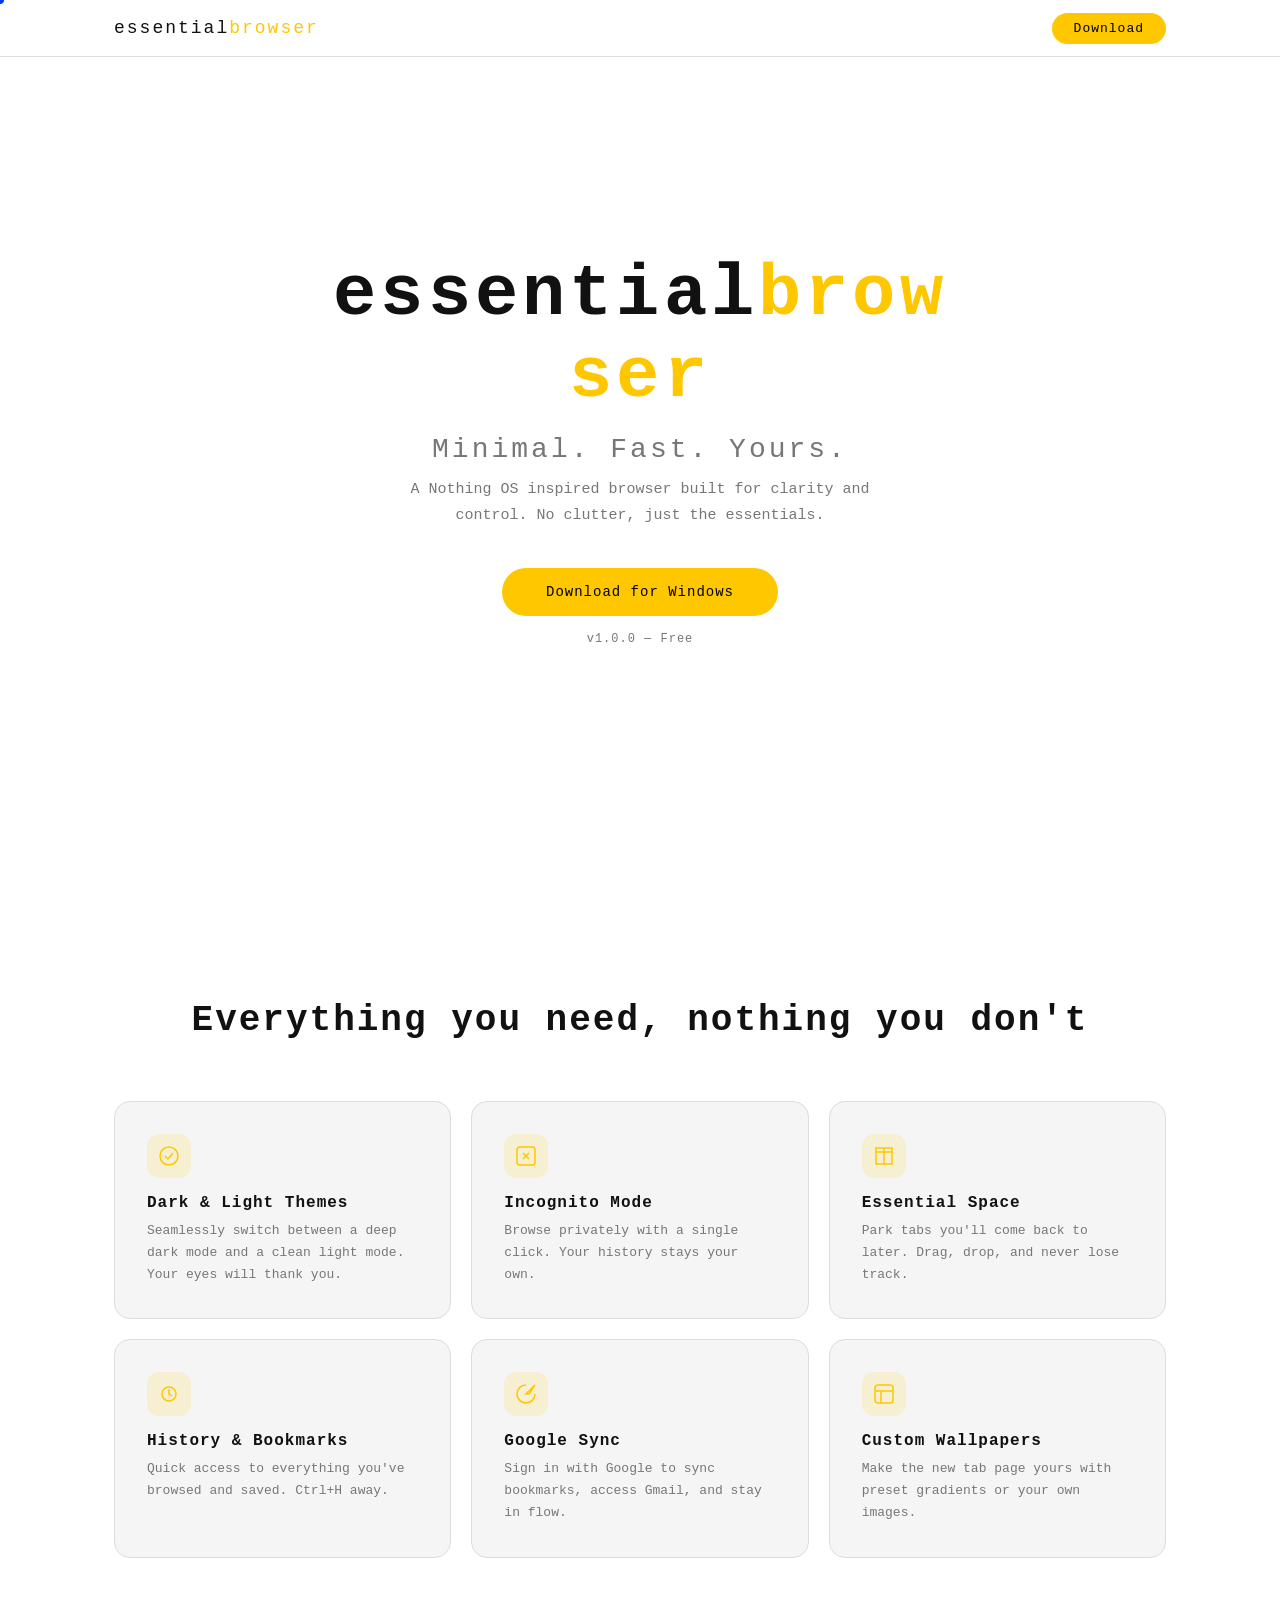
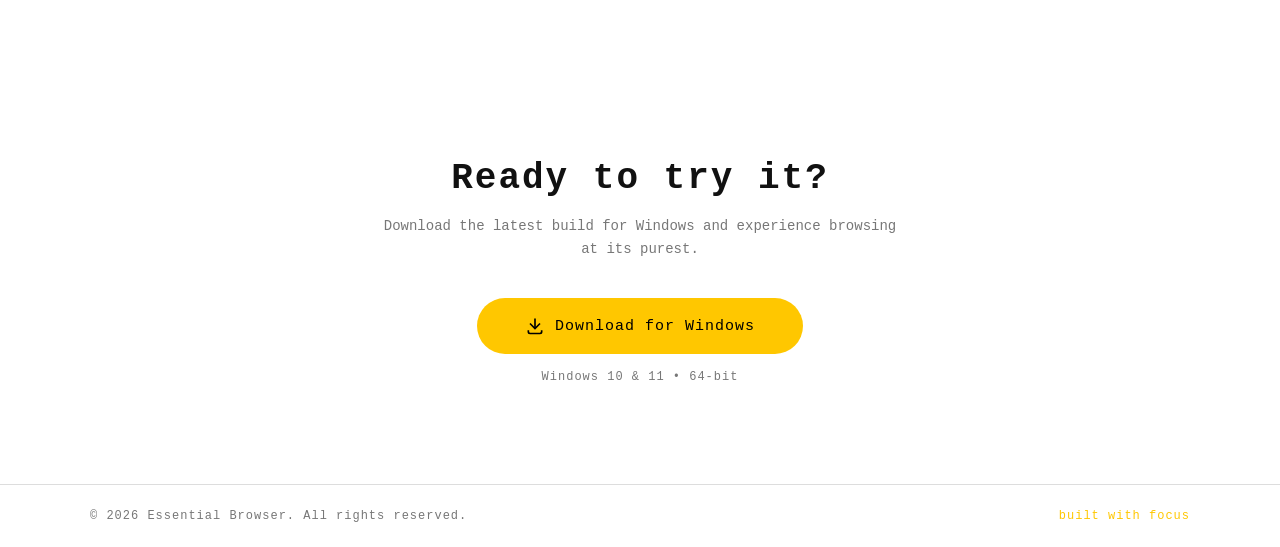
==== index.html @ 433c0edd "Initial commit - Essential Browser website" ====
<!DOCTYPE html>
<html lang="en">
<head>
  <meta charset="UTF-8">
  <meta name="viewport" content="width=device-width, initial-scale=1.0">
  <title>Essential Browser</title>
  <link rel="stylesheet" href="styles.css">
</head>
<body>
  <div class="cursor"></div>
  <nav>
    <div class="nav-inner">
      <span class="nav-logo">essential<span class="highlight">browser</span></span>
      <div class="nav-links">
        <a href="#download" class="nav-btn">Download</a>
      </div>
    </div>
  </nav>

  <section class="hero">
    <video class="hero-video" autoplay muted loop playsinline poster="">
      <source src="../assets/hero.mp4" type="video/mp4">
    </video>
    <div class="hero-overlay"></div>
    <div class="hero-content">
      <h1 class="hero-title">
        <span class="letter-pop" style="--i:0">e</span><span class="letter-pop" style="--i:1">s</span><span class="letter-pop" style="--i:2">s</span><span class="letter-pop" style="--i:3">e</span><span class="letter-pop" style="--i:4">n</span><span class="letter-pop" style="--i:5">t</span><span class="letter-pop" style="--i:6">i</span><span class="letter-pop" style="--i:7">a</span><span class="letter-pop" style="--i:8">l</span><span class="letter-pop highlight" style="--i:9">b</span><span class="letter-pop highlight" style="--i:10">r</span><span class="letter-pop highlight" style="--i:11">o</span><span class="letter-pop highlight" style="--i:12">w</span><span class="letter-pop highlight" style="--i:13">s</span><span class="letter-pop highlight" style="--i:14">e</span><span class="letter-pop highlight" style="--i:15">r</span>
      </h1>
      <p class="hero-sub fade-in" style="--i:16">Minimal. Fast. Yours.</p>
      <p class="hero-desc fade-in" style="--i:18">A Nothing OS inspired browser built for clarity and control. No clutter, just the essentials.</p>
      <a href="#download" class="hero-btn fade-in" style="--i:20">Download for Windows</a>
      <p class="hero-version fade-in" style="--i:22">v1.0.0 &mdash; Free</p>
    </div>
  </section>

  <section class="features reveal" id="features">
    <h2 class="reveal-up">Everything you need, nothing you don't</h2>
    <div class="feature-grid">
      <div class="feature-card reveal-up" style="--i:0">
        <div class="feature-icon">
          <svg width="24" height="24" viewBox="0 0 24 24" fill="none" stroke="#FFC700" stroke-width="1.5"><circle cx="12" cy="12" r="9"/><polyline points="8,12 11,15 16,9"/></svg>
        </div>
        <h3>Dark &amp; Light Themes</h3>
        <p>Seamlessly switch between a deep dark mode and a clean light mode. Your eyes will thank you.</p>
      </div>
      <div class="feature-card reveal-up" style="--i:1">
        <div class="feature-icon">
          <svg width="24" height="24" viewBox="0 0 24 24" fill="none" stroke="#FFC700" stroke-width="1.5"><rect x="3" y="3" width="18" height="18" rx="3"/><line x1="9" y1="9" x2="15" y2="15"/><line x1="15" y1="9" x2="9" y2="15"/></svg>
        </div>
        <h3>Incognito Mode</h3>
        <p>Browse privately with a single click. Your history stays your own.</p>
      </div>
      <div class="feature-card reveal-up" style="--i:2">
        <div class="feature-icon">
          <svg width="24" height="24" viewBox="0 0 24 24" fill="none" stroke="#FFC700" stroke-width="1.5"><path d="M4 4h16v16H4z"/><polyline points="4,8 20,8"/><line x1="12" y1="4" x2="12" y2="20"/></svg>
        </div>
        <h3>Essential Space</h3>
        <p>Park tabs you'll come back to later. Drag, drop, and never lose track.</p>
      </div>
      <div class="feature-card reveal-up" style="--i:3">
        <div class="feature-icon">
          <svg width="24" height="24" viewBox="0 0 24 24" fill="none" stroke="#FFC700" stroke-width="1.5"><circle cx="12" cy="12" r="7"/><polyline points="12,7 12,12 15,14"/></svg>
        </div>
        <h3>History &amp; Bookmarks</h3>
        <p>Quick access to everything you've browsed and saved. Ctrl+H away.</p>
      </div>
      <div class="feature-card reveal-up" style="--i:4">
        <div class="feature-icon">
          <svg width="24" height="24" viewBox="0 0 24 24" fill="none" stroke="#FFC700" stroke-width="1.5"><path d="M21 12a9 9 0 1 1-9-9"/><polyline points="21,3 12,12 15,12 21,3"/></svg>
        </div>
        <h3>Google Sync</h3>
        <p>Sign in with Google to sync bookmarks, access Gmail, and stay in flow.</p>
      </div>
      <div class="feature-card reveal-up" style="--i:5">
        <div class="feature-icon">
          <svg width="24" height="24" viewBox="0 0 24 24" fill="none" stroke="#FFC700" stroke-width="1.5"><rect x="3" y="3" width="18" height="18" rx="3"/><line x1="3" y1="9" x2="21" y2="9"/><line x1="9" y1="21" x2="9" y2="9"/></svg>
        </div>
        <h3>Custom Wallpapers</h3>
        <p>Make the new tab page yours with preset gradients or your own images.</p>
      </div>
    </div>
  </section>

  <section class="download reveal" id="download">
    <div class="download-content">
      <h2 class="reveal-up">Ready to try it?</h2>
      <p class="download-desc reveal-up" style="--i:0">Download the latest build for Windows and experience browsing at its purest.</p>
      <a href="#" class="download-btn reveal-up" style="--i:1">
        <svg width="20" height="20" viewBox="0 0 24 24" fill="none" stroke="currentColor" stroke-width="2"><polyline points="6,9 12,15 18,9"/><path d="M12 3v12"/><path d="M4 17v2a2 2 0 0 0 2 2h12a2 2 0 0 0 2-2v-2"/></svg>
        Download for Windows
      </a>
      <p class="download-note reveal-up" style="--i:2">Windows 10 &amp; 11 &bull; 64-bit</p>
    </div>
  </section>

  <footer class="reveal">
    <div class="footer-inner">
      <p>&copy; 2026 Essential Browser. All rights reserved.</p>
      <p class="footer-tag">built with focus</p>
    </div>
  </footer>
  <script>
    const observer = new IntersectionObserver((entries) => {
      entries.forEach(entry => {
        if (entry.isIntersecting) {
          entry.target.classList.add('visible');
        }
      });
    }, { threshold: 0.1 });
    document.querySelectorAll('.reveal, .reveal-up, .fade-in').forEach(el => observer.observe(el));

    const cursor = document.querySelector('.cursor');
    let mx = 0, my = 0, cx = 0, cy = 0;
    document.addEventListener('mousemove', e => { mx = e.clientX; my = e.clientY; });
    function animCursor() {
      cx += (mx - cx) * 0.15;
      cy += (my - cy) * 0.15;
      cursor.style.transform = `translate(${cx - 4}px, ${cy - 4}px)`;
      requestAnimationFrame(animCursor);
    }
    animCursor();
    document.querySelectorAll('a, button, .feature-card').forEach(el => {
      el.addEventListener('mouseenter', () => cursor.style.transform += ' scale(2)');
      el.addEventListener('mouseleave', () => cursor.style.transform = `translate(${cx - 4}px, ${cy - 4}px) scale(1)`);
    });
  </script>
</body>
</html>
---- styles.css ----
* {
  margin: 0;
  padding: 0;
  box-sizing: border-box;
}

@font-face {
  font-family: "Ndot 55";
  src: url("../assets/Ndot55-Regular.otf") format("opentype");
}

@font-face {
  font-family: "NType 82";
  src: url("../assets/NType82-Regular.otf") format("opentype");
}

:root {
  --bg: #ffffff;
  --bg-card: #f5f5f5;
  --bg-card-hover: #eee;
  --text: #111;
  --text-muted: #777;
  --accent: #FFC700;
  --border: #ddd;
}

html {
  scroll-behavior: smooth;
}

body {
  font-family: "NType 82", "Courier New", monospace;
  background: var(--bg);
  color: var(--text);
  overflow-x: hidden;
}

a {
  text-decoration: none;
  color: inherit;
}

.highlight {
  color: var(--accent);
}

/* Nav */
nav {
  position: fixed;
  top: 0;
  left: 0;
  right: 0;
  z-index: 100;
  background: rgba(255, 255, 255, 0.85);
  backdrop-filter: blur(16px);
  border-bottom: 1px solid var(--border);
  animation: slideDown 0.6s ease-out;
}

@keyframes slideDown {
  from { transform: translateY(-100%); opacity: 0; }
  to { transform: translateY(0); opacity: 1; }
}

.nav-inner {
  max-width: 1100px;
  margin: 0 auto;
  padding: 0 24px;
  height: 56px;
  display: flex;
  align-items: center;
  justify-content: space-between;
}

.nav-logo {
  font-family: "Ndot 55", "Courier New", monospace;
  font-size: 18px;
  letter-spacing: 2px;
}

.nav-btn {
  font-family: "NType 82", "Courier New", monospace;
  font-size: 13px;
  letter-spacing: 1px;
  padding: 8px 22px;
  border-radius: 100px;
  background: var(--accent);
  color: #000;
  border: none;
  cursor: pointer;
  transition: all 0.3s cubic-bezier(0.25, 0.46, 0.45, 0.94);
}

.nav-btn:hover {
  opacity: 0.8;
  transform: scale(1.05);
}

/* Hero */
.hero {
  min-height: 100vh;
  display: flex;
  align-items: center;
  justify-content: center;
  text-align: center;
  position: relative;
  padding: 80px 24px;
}

.hero-video {
  position: absolute;
  inset: 0;
  width: 100%;
  height: 100%;
  object-fit: cover;
  pointer-events: none;
}

.hero-overlay {
  position: absolute;
  inset: 0;
  background: rgba(255, 255, 255, 0.65);
  pointer-events: none;
}

.hero-content {
  position: relative;
  z-index: 1;
  max-width: 640px;
}

.hero-title {
  font-family: "Ndot 55", "Courier New", monospace;
  font-size: clamp(40px, 8vw, 72px);
  letter-spacing: 4px;
  margin-bottom: 16px;
}

.letter-pop {
  display: inline-block;
  animation: popUp 0.4s cubic-bezier(0.175, 0.885, 0.32, 1.275) both;
  animation-delay: calc(0.05s * var(--i, 0));
}

@keyframes popUp {
  0% { opacity: 0; transform: translateY(30px) scale(0.5); }
  60% { transform: translateY(-5px) scale(1.05); }
  100% { opacity: 1; transform: translateY(0) scale(1); }
}

.hero-sub {
  font-size: clamp(18px, 3vw, 28px);
  color: var(--text-muted);
  letter-spacing: 3px;
  margin-bottom: 12px;
}

.hero-desc {
  font-size: 15px;
  color: var(--text-muted);
  line-height: 1.7;
  margin-bottom: 40px;
  max-width: 480px;
  margin-left: auto;
  margin-right: auto;
}

.hero-btn {
  display: inline-block;
  font-size: 14px;
  letter-spacing: 1px;
  padding: 16px 44px;
  border-radius: 100px;
  background: var(--accent);
  color: #000;
  border: none;
  cursor: pointer;
  transition: all 0.3s cubic-bezier(0.25, 0.46, 0.45, 0.94);
}

.hero-btn:hover {
  opacity: 0.85;
  transform: translateY(-2px);
  box-shadow: 0 8px 25px rgba(255, 199, 0, 0.3);
}

.hero-version {
  margin-top: 16px;
  font-size: 12px;
  color: var(--text-muted);
  letter-spacing: 1px;
}

/* Reveal animations */
.reveal, .reveal-up, .fade-in {
  opacity: 0;
  transition: all 0.8s cubic-bezier(0.25, 0.46, 0.45, 0.94);
}

.reveal {
  transform: translateY(40px);
}

.reveal-up {
  transform: translateY(30px);
  transition-delay: calc(0.1s * var(--i, 0));
}

.fade-in {
  transform: translateY(20px);
  transition-delay: calc(0.05s * var(--i, 0));
}

.reveal.visible,
.reveal-up.visible,
.fade-in.visible {
  opacity: 1;
  transform: translateY(0);
}

/* Features */
.features {
  padding: 100px 24px;
  max-width: 1100px;
  margin: 0 auto;
}

.features h2 {
  font-family: "Ndot 55", "Courier New", monospace;
  font-size: clamp(24px, 4vw, 36px);
  text-align: center;
  letter-spacing: 2px;
  margin-bottom: 60px;
}

.feature-grid {
  display: grid;
  grid-template-columns: repeat(auto-fit, minmax(300px, 1fr));
  gap: 20px;
}

.feature-card {
  background: var(--bg-card);
  border: 1px solid var(--border);
  border-radius: 16px;
  padding: 32px;
  transition: all 0.4s cubic-bezier(0.25, 0.46, 0.45, 0.94);
}

.feature-card:hover {
  background: var(--bg-card-hover);
  transform: translateY(-6px);
  box-shadow: 0 12px 30px rgba(0, 0, 0, 0.06);
}

.feature-icon {
  margin-bottom: 16px;
  width: 44px;
  height: 44px;
  display: flex;
  align-items: center;
  justify-content: center;
  border-radius: 12px;
  background: rgba(255, 199, 0, 0.15);
  transition: all 0.3s ease;
}

.feature-card:hover .feature-icon {
  background: rgba(255, 199, 0, 0.25);
  transform: scale(1.1) rotate(-5deg);
}

.feature-card h3 {
  font-family: "Ndot 55", "Courier New", monospace;
  font-size: 16px;
  letter-spacing: 1px;
  margin-bottom: 8px;
}

.feature-card p {
  font-size: 13px;
  color: var(--text-muted);
  line-height: 1.7;
}

/* Download */
.download {
  padding: 100px 24px;
  text-align: center;
}

.download-content {
  max-width: 520px;
  margin: 0 auto;
}

.download h2 {
  font-family: "Ndot 55", "Courier New", monospace;
  font-size: clamp(24px, 4vw, 36px);
  letter-spacing: 2px;
  margin-bottom: 16px;
}

.download-desc {
  font-size: 14px;
  color: var(--text-muted);
  line-height: 1.7;
  margin-bottom: 36px;
}

.download-btn {
  display: inline-flex;
  align-items: center;
  gap: 10px;
  font-size: 15px;
  letter-spacing: 1px;
  padding: 18px 48px;
  border-radius: 100px;
  background: var(--accent);
  color: #000;
  border: none;
  cursor: pointer;
  transition: all 0.3s cubic-bezier(0.25, 0.46, 0.45, 0.94);
}

.download-btn:hover {
  opacity: 0.85;
  transform: translateY(-2px) scale(1.02);
  box-shadow: 0 8px 25px rgba(255, 199, 0, 0.3);
}

.download-note {
  margin-top: 16px;
  font-size: 12px;
  color: var(--text-muted);
  letter-spacing: 1px;
}

/* Footer */
footer {
  border-top: 1px solid var(--border);
  padding: 24px;
}

.footer-inner {
  max-width: 1100px;
  margin: 0 auto;
  display: flex;
  align-items: center;
  justify-content: space-between;
  font-size: 12px;
  color: var(--text-muted);
  letter-spacing: 1px;
}

.footer-tag {
  color: var(--accent);
}

/* Custom cursor */
.cursor {
  position: fixed;
  width: 8px;
  height: 8px;
  border-radius: 50%;
  background: var(--accent);
  pointer-events: none;
  z-index: 9999;
  transition: transform 0.1s ease, opacity 0.1s ease;
  mix-blend-mode: difference;
}

.cursor-dot {
  display: none;
}

@media (max-width: 600px) {
  .footer-inner {
    flex-direction: column;
    gap: 8px;
    text-align: center;
  }

  .feature-grid {
    grid-template-columns: 1fr;
  }
}
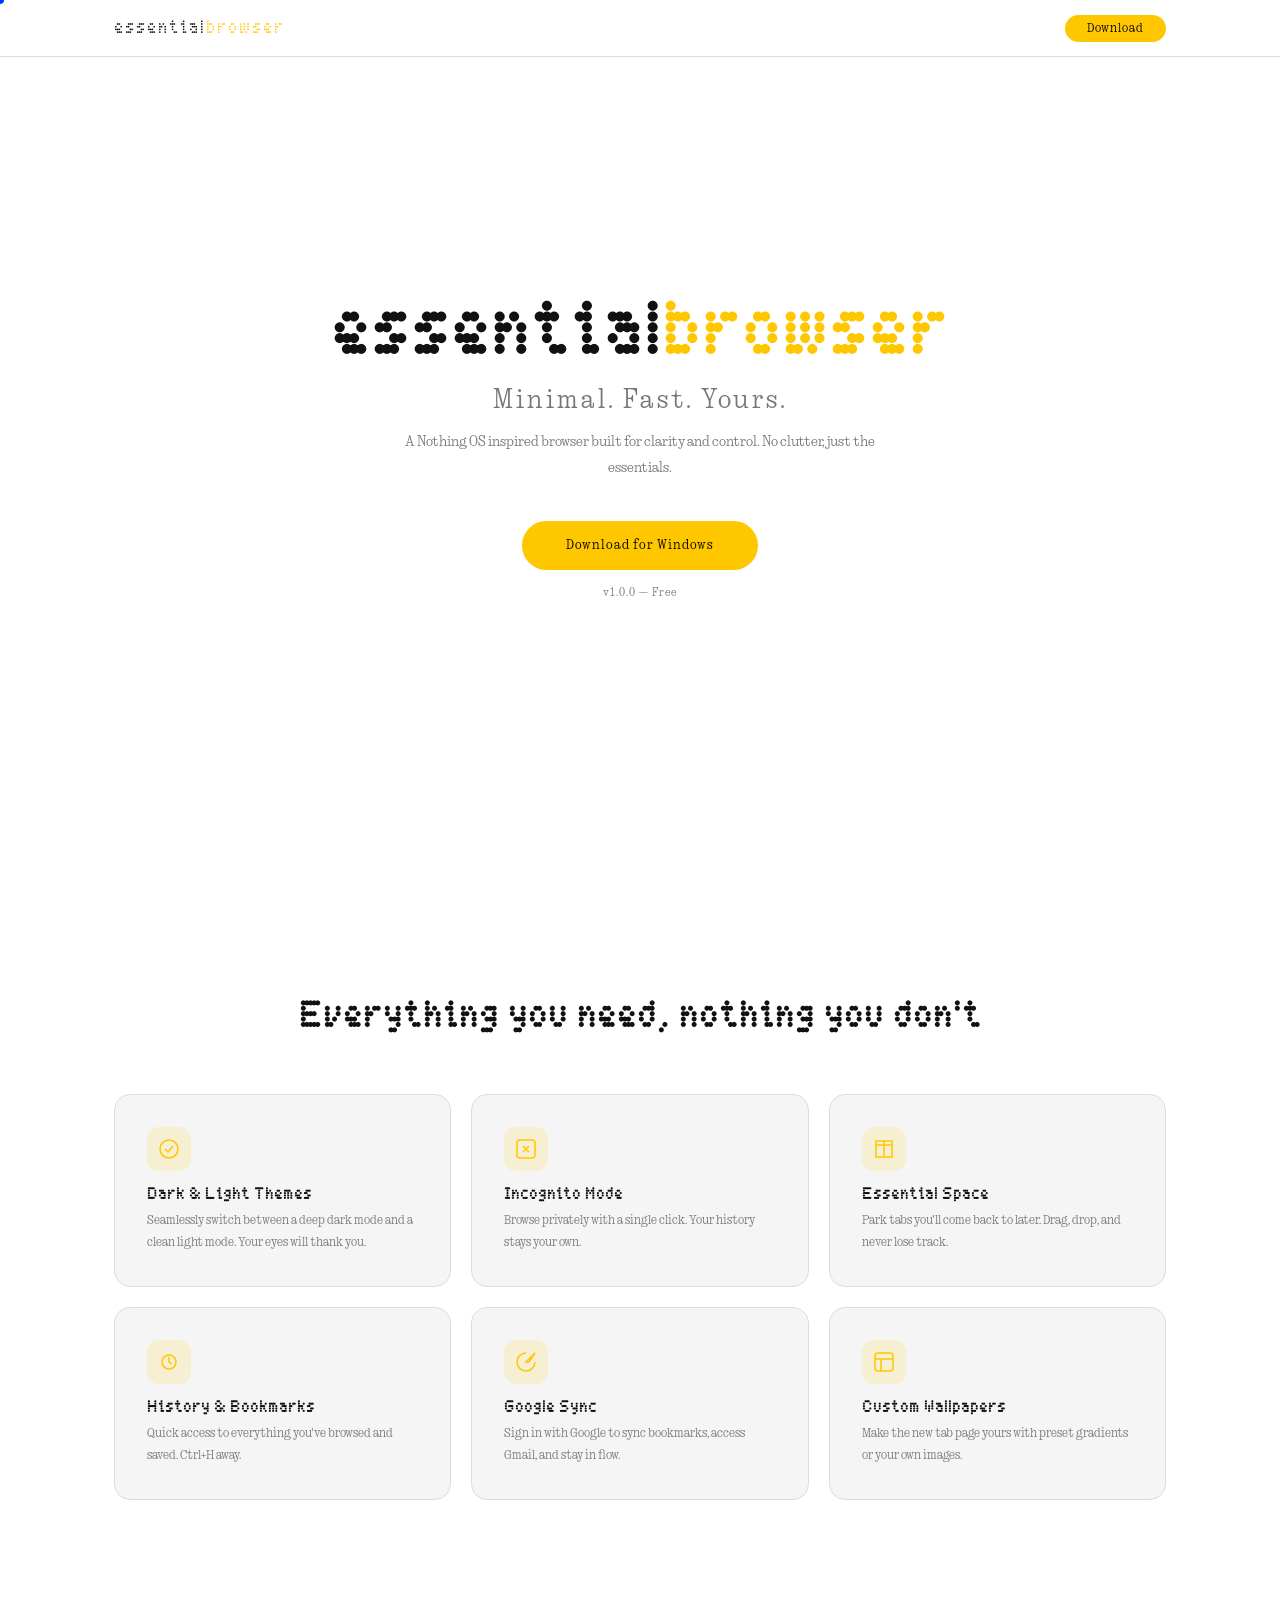
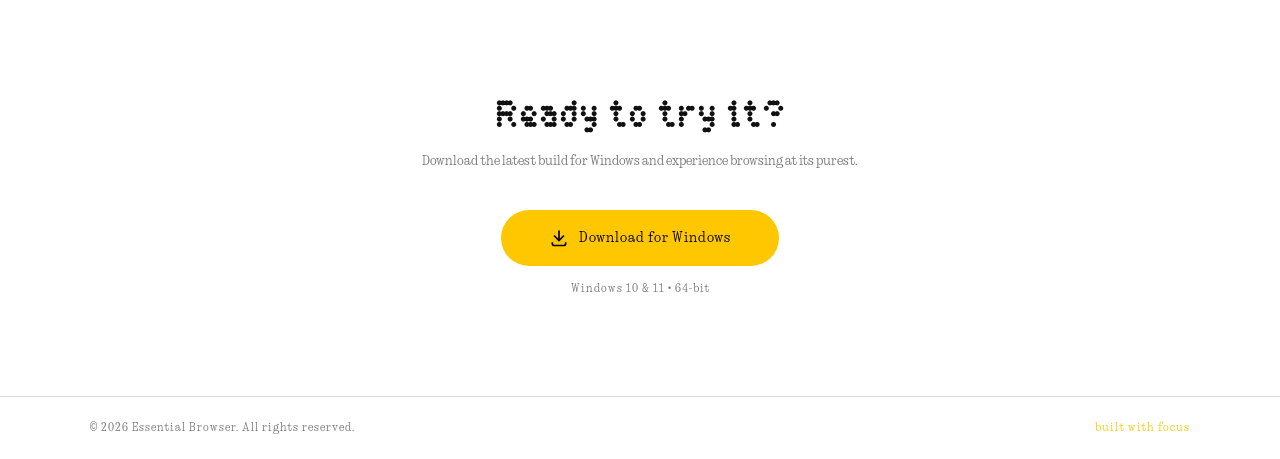
==== commit b2b32d21: "Add assets, fix paths, add .nojekyll" ====
--- a/index.html
+++ b/index.html
@@ -19,7 +19,7 @@
 
   <section class="hero">
     <video class="hero-video" autoplay muted loop playsinline poster="">
-      <source src="../assets/hero.mp4" type="video/mp4">
+      <source src="assets/hero.mp4" type="video/mp4">
     </video>
     <div class="hero-overlay"></div>
     <div class="hero-content">
--- a/styles.css
+++ b/styles.css
@@ -6,12 +6,12 @@
 
 @font-face {
   font-family: "Ndot 55";
-  src: url("../assets/Ndot55-Regular.otf") format("opentype");
+  src: url("assets/Ndot55-Regular.otf") format("opentype");
 }
 
 @font-face {
   font-family: "NType 82";
-  src: url("../assets/NType82-Regular.otf") format("opentype");
+  src: url("assets/NType82-Regular.otf") format("opentype");
 }
 
 :root {
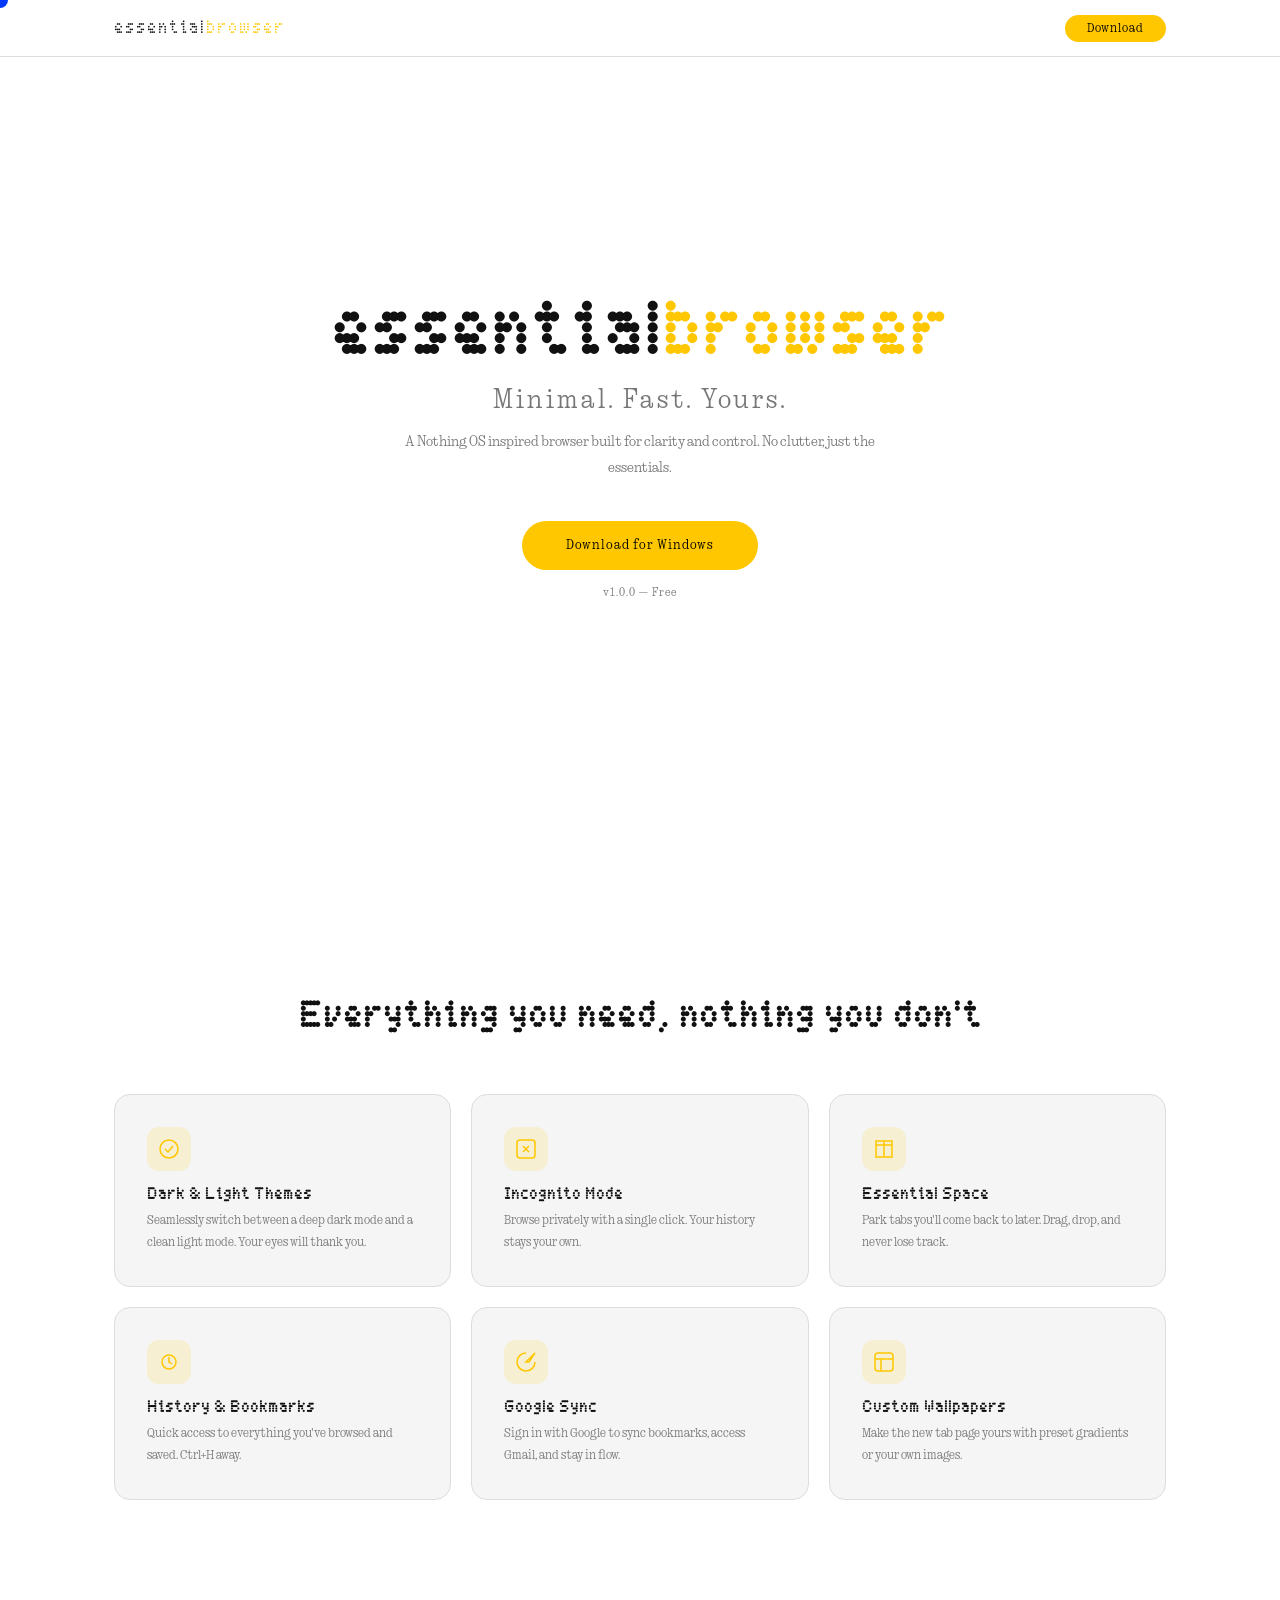
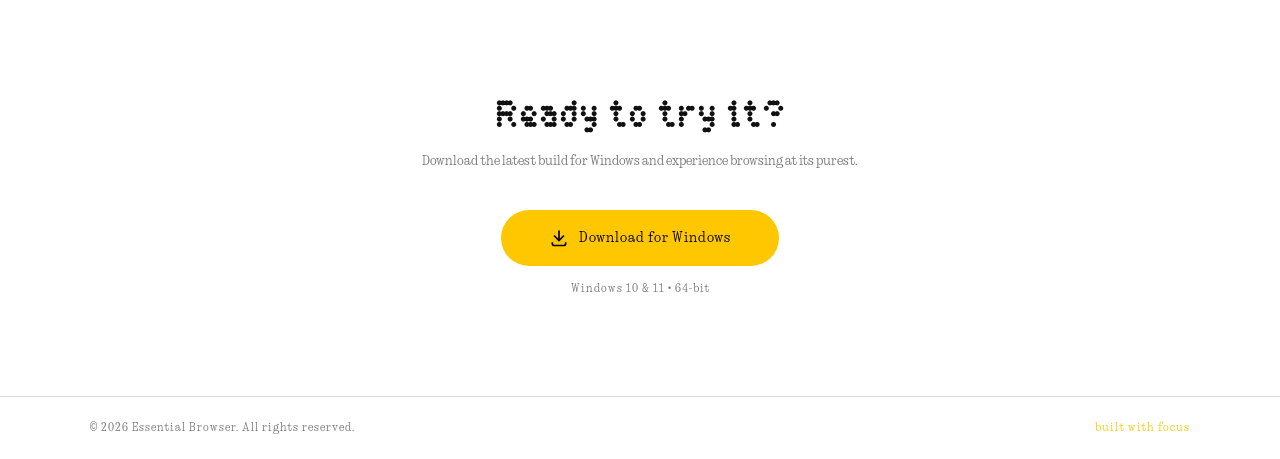
==== commit 6307879b: "Vibrant video filter, custom cursor improvements" ====
--- a/index.html
+++ b/index.html
@@ -113,15 +113,16 @@
     let mx = 0, my = 0, cx = 0, cy = 0;
     document.addEventListener('mousemove', e => { mx = e.clientX; my = e.clientY; });
     function animCursor() {
-      cx += (mx - cx) * 0.15;
-      cy += (my - cy) * 0.15;
-      cursor.style.transform = `translate(${cx - 4}px, ${cy - 4}px)`;
+      cx += (mx - cx) * 0.12;
+      cy += (my - cy) * 0.12;
+      cursor.style.left = `${cx - 8}px`;
+      cursor.style.top = `${cy - 8}px`;
       requestAnimationFrame(animCursor);
     }
     animCursor();
-    document.querySelectorAll('a, button, .feature-card').forEach(el => {
-      el.addEventListener('mouseenter', () => cursor.style.transform += ' scale(2)');
-      el.addEventListener('mouseleave', () => cursor.style.transform = `translate(${cx - 4}px, ${cy - 4}px) scale(1)`);
+    document.querySelectorAll('a, button, .feature-card, .hero-btn, .download-btn, .nav-btn').forEach(el => {
+      el.addEventListener('mouseenter', () => cursor.classList.add('hover'));
+      el.addEventListener('mouseleave', () => cursor.classList.remove('hover'));
     });
   </script>
 </body>
--- a/styles.css
+++ b/styles.css
@@ -33,6 +33,7 @@
   background: var(--bg);
   color: var(--text);
   overflow-x: hidden;
+  cursor: none;
 }
 
 a {
@@ -114,6 +115,7 @@
   height: 100%;
   object-fit: cover;
   pointer-events: none;
+  filter: saturate(1.3) contrast(1.1) brightness(1.05);
 }
 
 .hero-overlay {
@@ -358,20 +360,27 @@
 }
 
 /* Custom cursor */
+* {
+  cursor: none !important;
+}
+
 .cursor {
   position: fixed;
-  width: 8px;
-  height: 8px;
+  width: 16px;
+  height: 16px;
   border-radius: 50%;
   background: var(--accent);
   pointer-events: none;
   z-index: 9999;
-  transition: transform 0.1s ease, opacity 0.1s ease;
+  transition: width 0.2s ease, height 0.2s ease, background 0.2s ease;
   mix-blend-mode: difference;
-}
-
-.cursor-dot {
-  display: none;
+  will-change: transform;
+}
+
+.cursor.hover {
+  width: 32px;
+  height: 32px;
+  background: rgba(255, 199, 0, 0.5);
 }
 
 @media (max-width: 600px) {
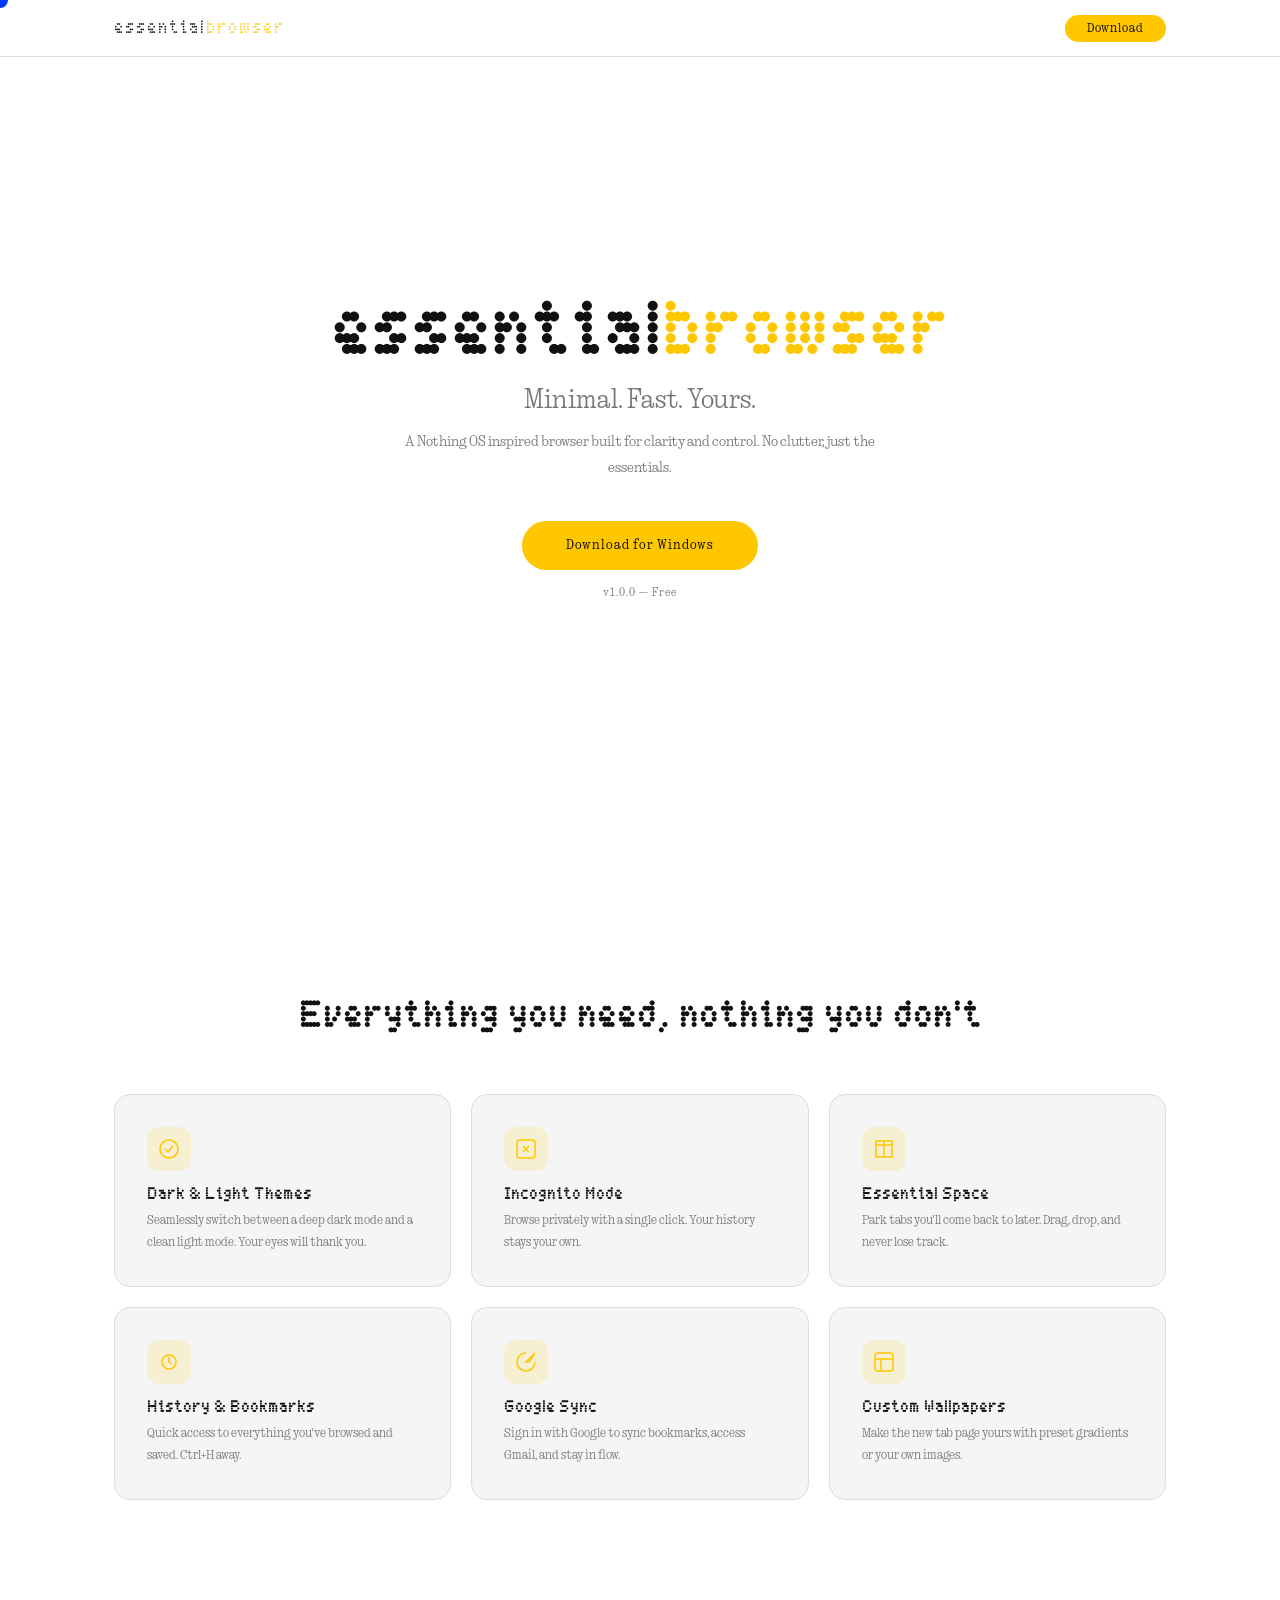
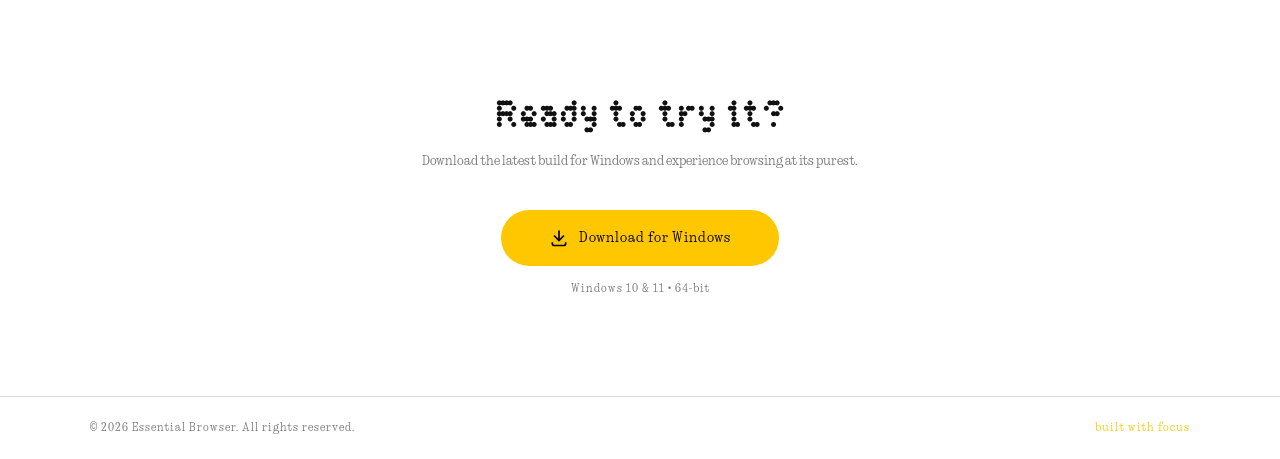
==== commit 97ed192c: "Fix download links to GitHub release" ====
--- a/index.html
+++ b/index.html
@@ -28,7 +28,7 @@
       </h1>
       <p class="hero-sub fade-in" style="--i:16">Minimal. Fast. Yours.</p>
       <p class="hero-desc fade-in" style="--i:18">A Nothing OS inspired browser built for clarity and control. No clutter, just the essentials.</p>
-      <a href="#download" class="hero-btn fade-in" style="--i:20">Download for Windows</a>
+      <a href="https://github.com/blue12nin/essentialbrowser/releases/latest/download/Essential-Browser-Win64.zip" class="hero-btn fade-in" style="--i:20">Download for Windows</a>
       <p class="hero-version fade-in" style="--i:22">v1.0.0 &mdash; Free</p>
     </div>
   </section>
@@ -85,7 +85,7 @@
     <div class="download-content">
       <h2 class="reveal-up">Ready to try it?</h2>
       <p class="download-desc reveal-up" style="--i:0">Download the latest build for Windows and experience browsing at its purest.</p>
-      <a href="#" class="download-btn reveal-up" style="--i:1">
+      <a href="https://github.com/blue12nin/essentialbrowser/releases/latest/download/Essential-Browser-Win64.zip" class="download-btn reveal-up" style="--i:1">
         <svg width="20" height="20" viewBox="0 0 24 24" fill="none" stroke="currentColor" stroke-width="2"><polyline points="6,9 12,15 18,9"/><path d="M12 3v12"/><path d="M4 17v2a2 2 0 0 0 2 2h12a2 2 0 0 0 2-2v-2"/></svg>
         Download for Windows
       </a>
--- a/styles.css
+++ b/styles.css
@@ -153,7 +153,7 @@
 .hero-sub {
   font-size: clamp(18px, 3vw, 28px);
   color: var(--text-muted);
-  letter-spacing: 3px;
+  letter-spacing: 0;
   margin-bottom: 12px;
 }
 
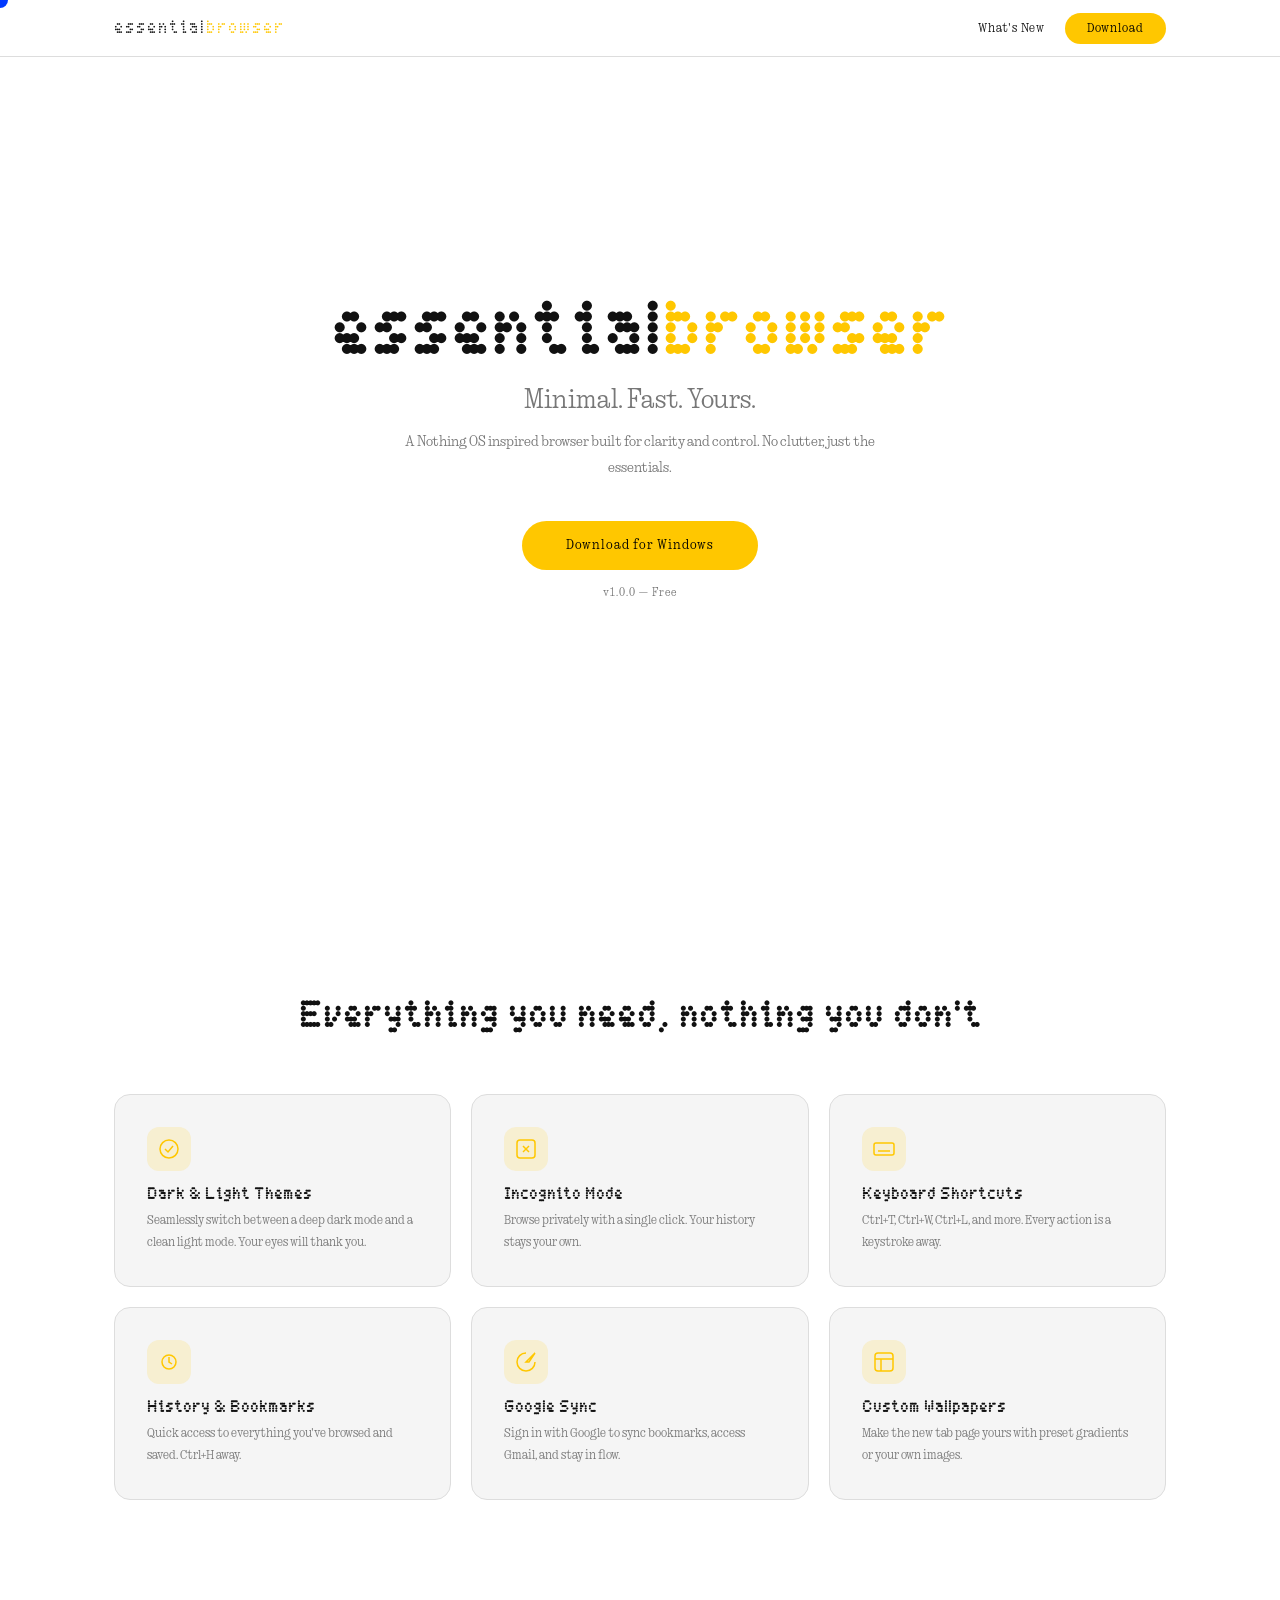
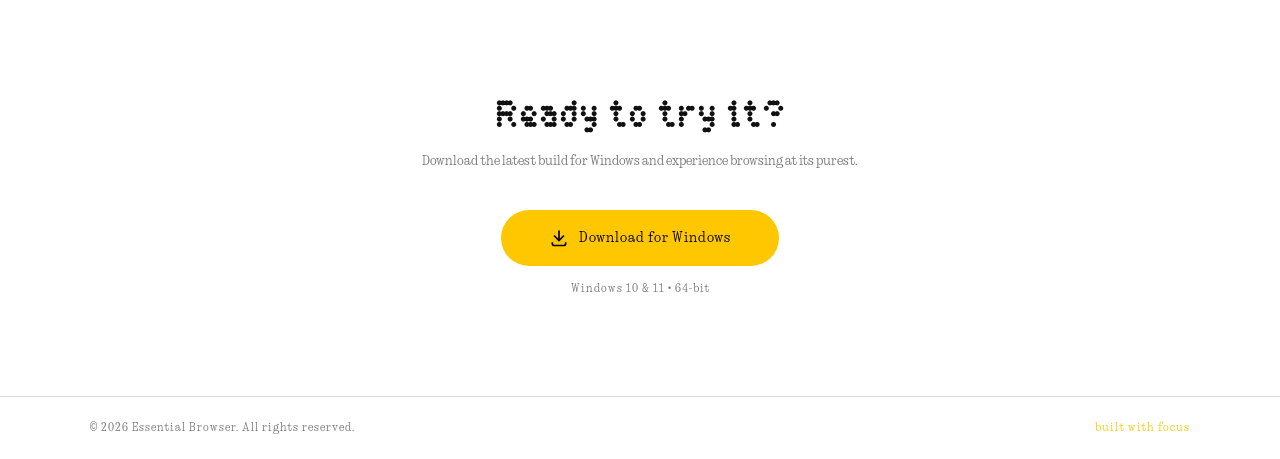
==== commit 3524edfe: "Add What's New page, fix Essential Space card, revert version" ====
--- a/index.html
+++ b/index.html
@@ -12,6 +12,7 @@
     <div class="nav-inner">
       <span class="nav-logo">essential<span class="highlight">browser</span></span>
       <div class="nav-links">
+        <a href="whats-new.html">What's New</a>
         <a href="#download" class="nav-btn">Download</a>
       </div>
     </div>
@@ -52,10 +53,10 @@
       </div>
       <div class="feature-card reveal-up" style="--i:2">
         <div class="feature-icon">
-          <svg width="24" height="24" viewBox="0 0 24 24" fill="none" stroke="#FFC700" stroke-width="1.5"><path d="M4 4h16v16H4z"/><polyline points="4,8 20,8"/><line x1="12" y1="4" x2="12" y2="20"/></svg>
+          <svg width="24" height="24" viewBox="0 0 24 24" fill="none" stroke="#FFC700" stroke-width="1.5"><rect x="2" y="6" width="20" height="12" rx="2"/><line x1="6" y1="10" x2="6.01" y2="10"/><line x1="10" y1="10" x2="10.01" y2="10"/><line x1="14" y1="10" x2="14.01" y2="10"/><line x1="18" y1="10" x2="18.01" y2="10"/><line x1="6" y1="14" x2="18" y2="14"/></svg>
         </div>
-        <h3>Essential Space</h3>
-        <p>Park tabs you'll come back to later. Drag, drop, and never lose track.</p>
+        <h3>Keyboard Shortcuts</h3>
+        <p>Ctrl+T, Ctrl+W, Ctrl+L, and more. Every action is a keystroke away.</p>
       </div>
       <div class="feature-card reveal-up" style="--i:3">
         <div class="feature-icon">
--- a/styles.css
+++ b/styles.css
@@ -383,6 +383,93 @@
   background: rgba(255, 199, 0, 0.5);
 }
 
+/* Nav links */
+.nav-links {
+  display: flex;
+  align-items: center;
+  gap: 20px;
+}
+
+.nav-links a:not(.nav-btn) {
+  font-size: 13px;
+  letter-spacing: 1px;
+  color: var(--text);
+  transition: opacity 0.2s;
+}
+
+.nav-links a:not(.nav-btn):hover {
+  opacity: 0.6;
+}
+
+/* Changelog */
+.changelog {
+  min-height: 60vh;
+  padding: 60px 24px;
+}
+
+.changelog-inner {
+  max-width: 640px;
+  margin: 0 auto;
+}
+
+.changelog-title {
+  font-family: "Ndot 55", "Courier New", monospace;
+  font-size: clamp(28px, 5vw, 42px);
+  letter-spacing: 3px;
+  margin-bottom: 48px;
+}
+
+.changelog-entry {
+  margin-bottom: 40px;
+  padding-bottom: 40px;
+  border-bottom: 1px solid var(--border);
+}
+
+.changelog-entry:last-child {
+  border-bottom: none;
+}
+
+.version-badge {
+  display: inline-block;
+  font-family: "Ndot 55", "Courier New", monospace;
+  font-size: 18px;
+  letter-spacing: 1px;
+  padding: 6px 20px;
+  border-radius: 100px;
+  background: var(--accent);
+  color: #000;
+  margin-bottom: 8px;
+}
+
+.version-date {
+  font-size: 12px;
+  color: var(--text-muted);
+  letter-spacing: 1px;
+  margin-bottom: 20px;
+}
+
+.changelog-entry ul {
+  list-style: none;
+  padding: 0;
+}
+
+.changelog-entry ul li {
+  position: relative;
+  padding-left: 20px;
+  margin-bottom: 8px;
+  font-size: 14px;
+  line-height: 1.6;
+  color: var(--text-muted);
+}
+
+.changelog-entry ul li::before {
+  content: ">";
+  position: absolute;
+  left: 0;
+  color: var(--accent);
+  font-family: "Ndot 55", "Courier New", monospace;
+}
+
 @media (max-width: 600px) {
   .footer-inner {
     flex-direction: column;
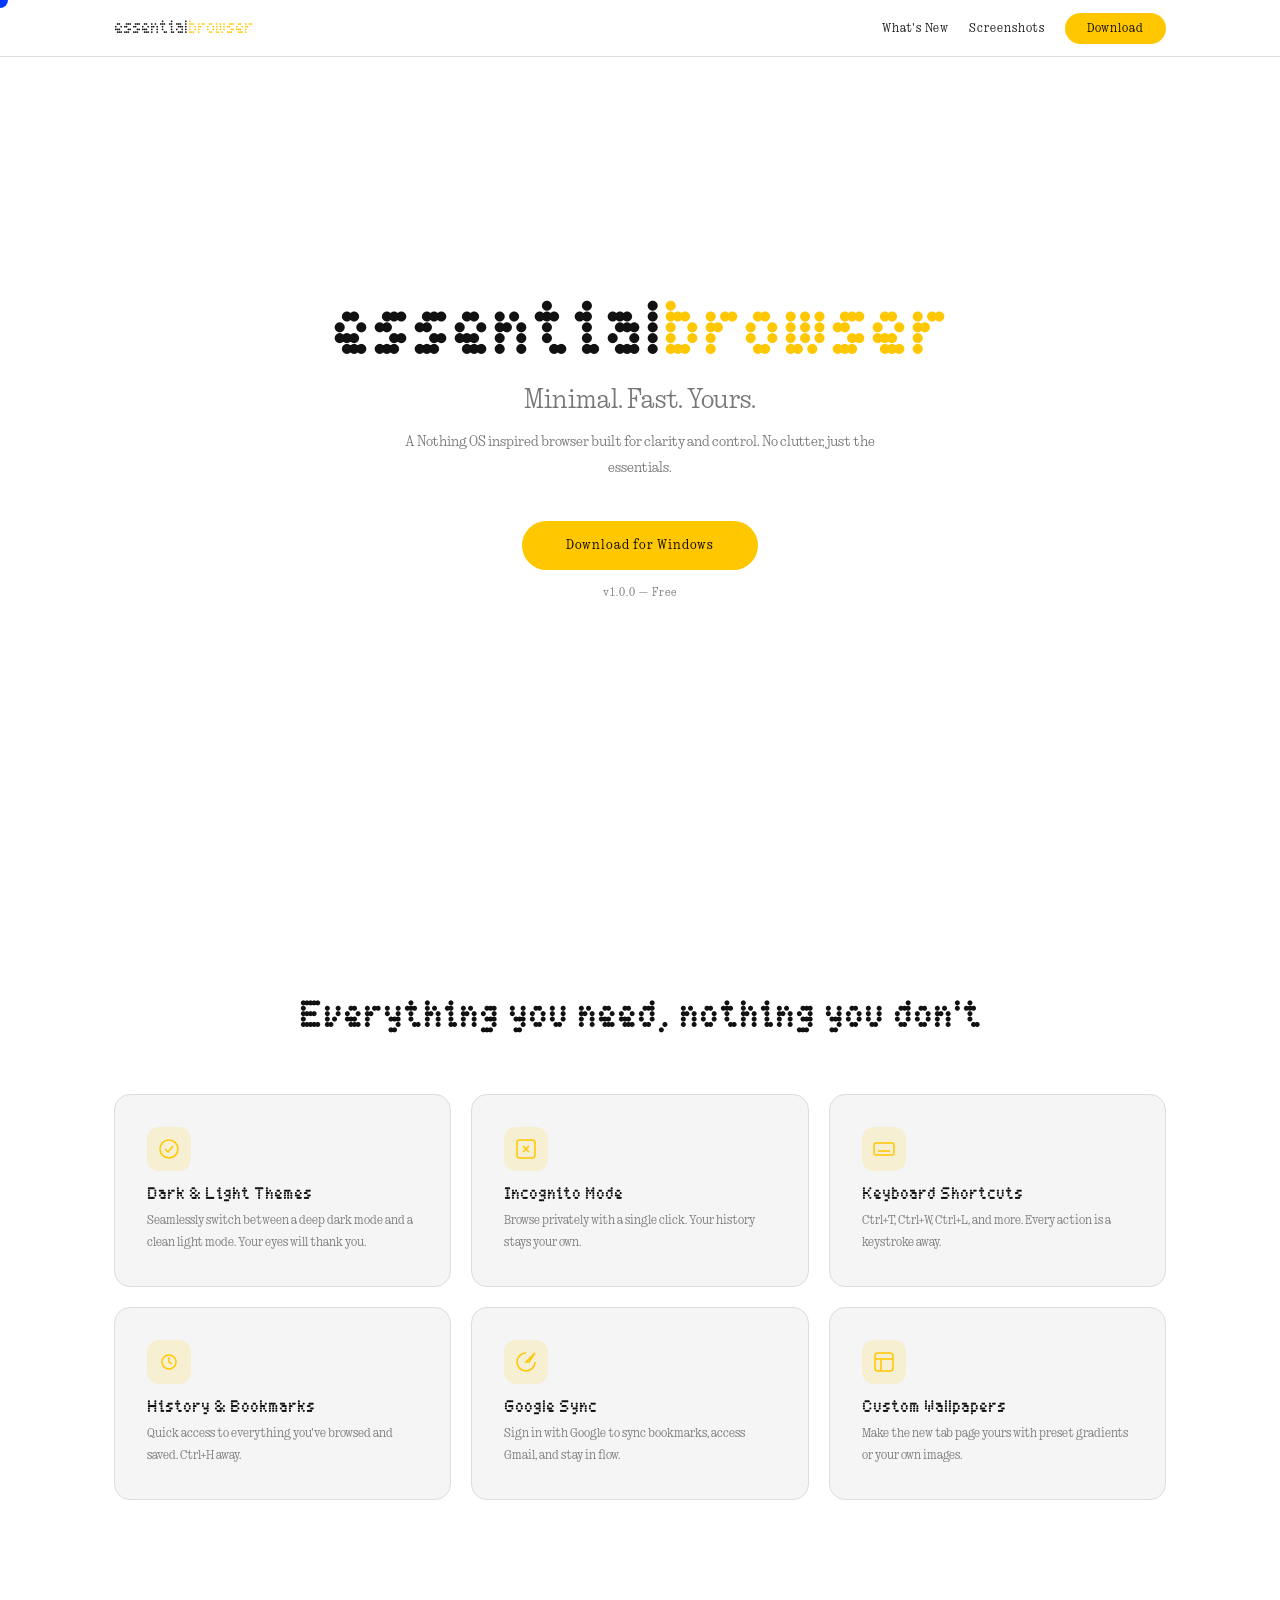
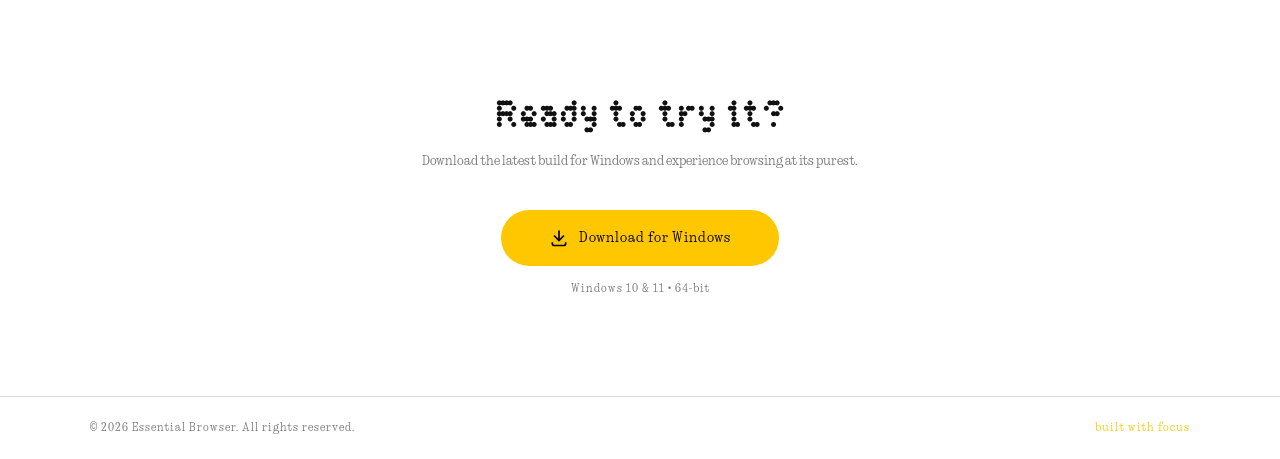
==== commit 9723b126: "Add Screenshots page with website screenshots" ====
--- a/index.html
+++ b/index.html
@@ -13,6 +13,7 @@
       <span class="nav-logo">essential<span class="highlight">browser</span></span>
       <div class="nav-links">
         <a href="whats-new.html">What's New</a>
+        <a href="screenshots.html">Screenshots</a>
         <a href="#download" class="nav-btn">Download</a>
       </div>
     </div>
--- a/styles.css
+++ b/styles.css
@@ -76,7 +76,7 @@
 .nav-logo {
   font-family: "Ndot 55", "Courier New", monospace;
   font-size: 18px;
-  letter-spacing: 2px;
+  letter-spacing: 0;
 }
 
 .nav-btn {
@@ -401,14 +401,93 @@
   opacity: 0.6;
 }
 
+/* Screenshots */
+.screenshots-page {
+  padding: 100px 24px 60px;
+}
+
+.screenshots-inner {
+  max-width: 960px;
+  margin: 0 auto;
+}
+
+.screenshots-title {
+  font-family: "Ndot 55", "Courier New", monospace;
+  font-size: clamp(28px, 5vw, 42px);
+  letter-spacing: 3px;
+  margin-bottom: 8px;
+}
+
+.screenshots-sub {
+  font-size: 14px;
+  color: var(--text-muted);
+  letter-spacing: 1px;
+  margin-bottom: 48px;
+}
+
+.screenshot-grid {
+  display: grid;
+  grid-template-columns: repeat(auto-fit, minmax(280px, 1fr));
+  gap: 24px;
+}
+
+.screenshot-card {
+  background: rgba(255, 255, 255, 0.4);
+  backdrop-filter: blur(12px);
+  -webkit-backdrop-filter: blur(12px);
+  border: 1px solid rgba(0, 0, 0, 0.04);
+  border-radius: 16px;
+  padding: 16px;
+  opacity: 0;
+  transform: translateY(20px);
+  transition: all 0.6s cubic-bezier(0.25, 0.46, 0.45, 0.94);
+}
+
+.screenshot-card.visible {
+  opacity: 1;
+  transform: translateY(0);
+}
+
+.screenshot-card:hover {
+  border-color: var(--accent);
+  transform: translateY(-4px);
+}
+
+.screenshot-card.visible:hover {
+  transform: translateY(-4px);
+}
+
+.screenshot-frame {
+  border-radius: 10px;
+  overflow: hidden;
+  background: #000;
+  aspect-ratio: 16 / 10;
+}
+
+.screenshot-frame img {
+  width: 100%;
+  height: 100%;
+  object-fit: contain;
+  display: block;
+}
+
+.screenshot-label {
+  font-family: "Ndot 55", "Courier New", monospace;
+  font-size: 13px;
+  letter-spacing: 1px;
+  margin-top: 12px;
+  text-align: center;
+  color: var(--text);
+}
+
 /* Changelog */
 .changelog {
   min-height: 60vh;
-  padding: 60px 24px;
+  padding: 100px 24px 60px;
 }
 
 .changelog-inner {
-  max-width: 640px;
+  max-width: 720px;
   margin: 0 auto;
 }
 
@@ -416,44 +495,90 @@
   font-family: "Ndot 55", "Courier New", monospace;
   font-size: clamp(28px, 5vw, 42px);
   letter-spacing: 3px;
+  margin-bottom: 8px;
+}
+
+.changelog-sub {
+  font-size: 14px;
+  color: var(--text-muted);
+  letter-spacing: 1px;
   margin-bottom: 48px;
 }
 
-.changelog-entry {
-  margin-bottom: 40px;
-  padding-bottom: 40px;
-  border-bottom: 1px solid var(--border);
-}
-
-.changelog-entry:last-child {
-  border-bottom: none;
-}
-
-.version-badge {
-  display: inline-block;
-  font-family: "Ndot 55", "Courier New", monospace;
-  font-size: 18px;
-  letter-spacing: 1px;
-  padding: 6px 20px;
-  border-radius: 100px;
+.release-card {
+  display: flex;
+  gap: 40px;
+  padding: 32px 32px;
+  border-radius: 16px;
+  margin-bottom: 16px;
+  background: rgba(255, 255, 255, 0.4);
+  backdrop-filter: blur(12px);
+  -webkit-backdrop-filter: blur(12px);
+  border: 1px solid rgba(0, 0, 0, 0.04);
+  opacity: 0;
+  transform: translateY(20px);
+  transition: all 0.6s cubic-bezier(0.25, 0.46, 0.45, 0.94), background 0.3s;
+}
+
+.release-card:hover {
+  background: rgba(255, 255, 255, 0.6);
+  border-color: var(--accent);
+}
+
+.release-card.visible {
+  opacity: 1;
+  transform: translateY(0);
+}
+
+.release-side {
+  flex-shrink: 0;
+  width: 120px;
+  text-align: left;
+  padding-top: 4px;
+}
+
+.release-btn {
+  display: inline-flex;
+  align-items: center;
+  justify-content: center;
+  font-family: "Ndot 55", "Courier New", monospace;
+  font-size: 14px;
+  letter-spacing: 1px;
+  padding: 12px 28px;
+  border-radius: 12px;
   background: var(--accent);
   color: #000;
-  margin-bottom: 8px;
-}
-
-.version-date {
-  font-size: 12px;
-  color: var(--text-muted);
-  letter-spacing: 1px;
-  margin-bottom: 20px;
-}
-
-.changelog-entry ul {
+  border: 2px solid var(--accent);
+  cursor: pointer;
+  transition: all 0.25s cubic-bezier(0.25, 0.46, 0.45, 0.94);
+  user-select: none;
+}
+
+.release-btn:hover {
+  background: transparent;
+  color: var(--accent);
+  transform: translateY(-2px);
+  box-shadow: 0 6px 20px rgba(255, 199, 0, 0.25);
+}
+
+.release-date {
+  display: block;
+  font-size: 11px;
+  color: var(--text-muted);
+  letter-spacing: 1px;
+  margin-top: 10px;
+}
+
+.release-content {
+  flex: 1;
+}
+
+.release-content ul {
   list-style: none;
   padding: 0;
 }
 
-.changelog-entry ul li {
+.release-content ul li {
   position: relative;
   padding-left: 20px;
   margin-bottom: 8px;
@@ -462,15 +587,25 @@
   color: var(--text-muted);
 }
 
-.changelog-entry ul li::before {
+.release-content ul li::before {
   content: ">";
   position: absolute;
   left: 0;
   color: var(--accent);
   font-family: "Ndot 55", "Courier New", monospace;
+  font-weight: bold;
 }
 
 @media (max-width: 600px) {
+  .release-card {
+    flex-direction: column;
+    gap: 16px;
+  }
+  .release-side {
+    width: 100%;
+    text-align: left;
+  }
+
   .footer-inner {
     flex-direction: column;
     gap: 8px;
